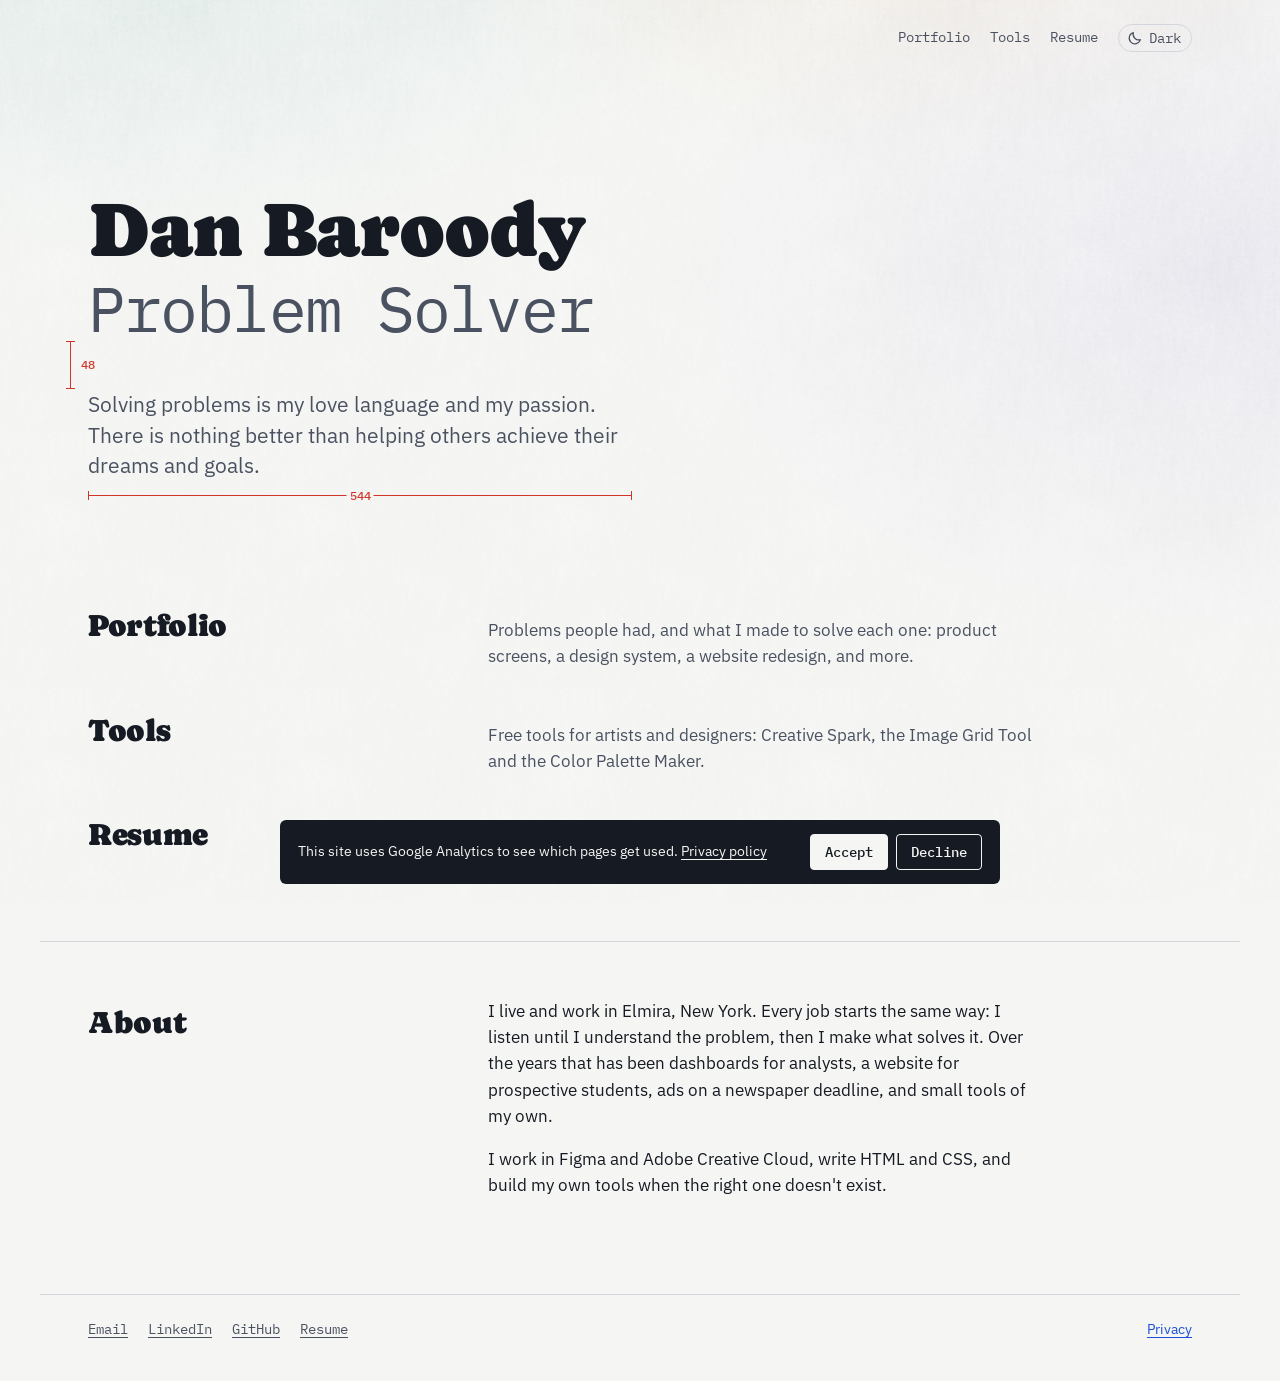
==== index.html @ 24422c72 "Add files via upload" ====
<!doctype html>
<html lang="en">
<head>
  <meta charset="utf-8">
  <meta name="viewport" content="width=device-width, initial-scale=1">
  <title>Dan Baroody, Problem Solver</title>
  <meta name="description" content="Dan Baroody, problem solver. Solving problems is his love language and his passion. Portfolio, tools and resume. Elmira, New York.">
  <link rel="preload" href="fonts/caprasimo-latin-400-normal.woff2" as="font" type="font/woff2" crossorigin>
  <script>try{var t=localStorage.getItem('theme');if(t)document.documentElement.setAttribute('data-theme',t);}catch(e){}</script>
  <link rel="stylesheet" href="css/site.css">
  <script src="js/theme.js"></script>
  <script src="js/accordion.js" defer></script>
  <script src="js/analytics.js" data-privacy="privacy.html"></script>
</head>
<body class="page-home">
  <a class="skip" href="#content">Skip to content</a>

  <header class="wrap site-head site-head-home">
    <nav aria-label="Primary">
      <a class="nav-portfolio" href="portfolio/index.html">Portfolio</a>
      <a class="nav-tools" href="tools/index.html">Tools</a>
      <a class="nav-resume" href="resume/index.html">Resume</a>
      <button class="theme-toggle" type="button" aria-label="Switch theme">
        <svg class="icon-moon" viewBox="0 0 24 24" width="16" height="16" aria-hidden="true"><path d="M20 14.5A8.5 8.5 0 0 1 9.5 4a8.5 8.5 0 1 0 10.5 10.5Z" fill="none" stroke="currentColor" stroke-width="1.8" stroke-linejoin="round"/></svg>
        <svg class="icon-sun" viewBox="0 0 24 24" width="16" height="16" aria-hidden="true"><circle cx="12" cy="12" r="4" fill="none" stroke="currentColor" stroke-width="1.8"/><path d="M12 2.5v2.5M12 19v2.5M2.5 12H5M19 12h2.5M5.2 5.2l1.8 1.8M17 17l1.8 1.8M5.2 18.8 7 17M17 7l1.8-1.8" stroke="currentColor" stroke-width="1.8" stroke-linecap="round"/></svg>
        <span class="theme-word">Dark</span>
      </button>
    </nav>
  </header>

  <main id="content">
    <section class="wrap hero" id="hero">
      <h1>Dan Baroody <span class="title">Problem Solver</span></h1>
      <p class="lede">
        <span class="redline gap" aria-hidden="true"><span class="num">48</span></span>
        Solving problems is my love language and my passion. There is nothing better than helping others achieve their dreams and goals.
        <span class="redline measure" aria-hidden="true"><span class="num">544</span></span>
      </p>
    </section>

    <section class="wrap home-doors" aria-label="Sections">
      <ul class="doors">
        <li><a href="portfolio/index.html"><span class="door-name">Portfolio</span><span class="door-desc">Problems people had, and what I made to solve each one: product screens, a design system, a website redesign, and more.</span></a></li>
        <li><a href="tools/index.html"><span class="door-name">Tools</span><span class="door-desc">Free tools for artists and designers: Creative Spark, the Image Grid Tool and the Color Palette Maker.</span></a></li>
        <li><a href="resume/index.html"><span class="door-name">Resume</span><span class="door-desc">Experience, education and skills, with a PDF to download.</span></a></li>
      </ul>
    </section>

    <section class="wrap about" id="about" aria-labelledby="about-title">
      <h2 class="section-title" id="about-title">About</h2>
      <div>
        <p>I live and work in Elmira, New York. Every job starts the same way: I listen until I understand the problem, then I make what solves it. Over the years that has been dashboards for analysts, a website for prospective students, ads on a newspaper deadline, and small tools of my own.</p>
        <p>I work in Figma and Adobe Creative Cloud, write HTML and CSS, and build my own tools when the right one doesn't exist.</p>
      </div>
    </section>
  </main>

  <footer class="wrap site-foot">
    <ul class="foot-links">
      <li><a href="mailto:dabaroody@gmail.com">Email</a></li>
      <li><a href="https://www.linkedin.com/in/danbaroody" target="_blank" rel="noopener">LinkedIn</a></li>
      <li><a href="https://github.com/hazard224">GitHub</a></li>
      <li><a href="resume/index.html">Resume</a></li>
    </ul>
    <p><a href="privacy.html">Privacy</a></p>
  </footer>
  <script>
    (document.fonts ? document.fonts.ready : Promise.resolve()).then(function () {
      document.getElementById('hero').classList.add('ready');
    });
  </script>
</body>
</html>
---- css/site.css ----
/* Dan Baroody portfolio
   IBM Plex Mono for the voice: name, headings, nav, labels, spec marks.
   IBM Plex Sans (same superfamily) for reading.
   The one loud element: redline spec marks in the hero. */

@font-face { font-family: "Plex Mono"; src: url("../fonts/ibm-plex-mono-latin-400-normal.woff2") format("woff2"); font-weight: 400; font-display: swap; }
@font-face { font-family: "Plex Mono"; src: url("../fonts/ibm-plex-mono-latin-500-normal.woff2") format("woff2"); font-weight: 500; font-display: swap; }
@font-face { font-family: "Plex Mono"; src: url("../fonts/ibm-plex-mono-latin-600-normal.woff2") format("woff2"); font-weight: 600; font-display: swap; }
@font-face { font-family: "Plex Sans"; src: url("../fonts/ibm-plex-sans-latin-wght-normal.woff2") format("woff2"); font-weight: 100 700; font-style: normal; font-display: swap; }
@font-face { font-family: "Plex Sans"; src: url("../fonts/ibm-plex-sans-latin-wght-italic.woff2") format("woff2"); font-weight: 100 700; font-style: italic; font-display: swap; }

:root {
  --paper: #f5f6f4;
  --surface: #ffffff;
  --ink: #161a22;
  --ink-2: #4a5160;
  --rule: #d3d7dd;
  --redline: #d1352a;
  --link: #1d4fd8;

  --step--1: 0.875rem;
  --step-0: 1.0625rem;
  --step-1: 1.3125rem;
  --step-2: 1.75rem;
  --step-3: clamp(2.25rem, 1.4rem + 3.6vw, 4.5rem);

  --gutter: clamp(16px, 4vw, 48px);
  --max: 1200px;
  --measure: 34rem;
  --mono: "Plex Mono", ui-monospace, Menlo, monospace;
  --sans: "Plex Sans", system-ui, sans-serif;
}

@media (prefers-color-scheme: dark) {
  :root:not([data-theme="light"]) {
    --paper: #14171c;
    --surface: #1c2027;
    --ink: #eef0f3;
    --ink-2: #a8b0bd;
    --rule: #333a45;
    --redline: #ff6a5c;
    --link: #8fb0ff;
  }
}
:root[data-theme="dark"] {
  --paper: #14171c;
  --surface: #1c2027;
  --ink: #eef0f3;
  --ink-2: #a8b0bd;
  --rule: #333a45;
  --redline: #ff6a5c;
  --link: #8fb0ff;
}

*, *::before, *::after { box-sizing: border-box; }

html { -webkit-text-size-adjust: 100%; }

body {
  margin: 0;
  background: var(--paper);
  color: var(--ink);
  font-family: var(--sans);
  font-size: var(--step-0);
  line-height: 1.55;
  font-weight: 400;
}

img { max-width: 100%; height: auto; display: block; }

a { color: var(--link); text-underline-offset: 0.18em; text-decoration-thickness: 1px; }
a:hover { text-decoration-thickness: 2px; }
:focus-visible { outline: 2px solid var(--redline); outline-offset: 3px; border-radius: 2px; }

.skip {
  position: absolute; left: -9999px; top: 0;
  background: var(--ink); color: var(--paper); padding: 8px 12px;
}
.skip:focus { left: var(--gutter); top: 8px; z-index: 10; }

.wrap {
  width: 100%;
  max-width: var(--max);
  margin-inline: auto;
  padding-inline: var(--gutter);
}

/* ---------- Site header ---------- */
.site-head {
  display: flex;
  justify-content: space-between;
  align-items: baseline;
  gap: 16px;
  padding-block: 24px;
  font-size: var(--step--1);
}
.site-head .name { font-family: var(--mono); font-weight: 600; color: var(--ink); text-decoration: none; }
.site-head nav { display: flex; gap: 20px; font-family: var(--mono); }
.site-head nav a { color: var(--ink-2); text-decoration: none; }
.site-head nav a:hover { color: var(--ink); text-decoration: underline; }

/* ---------- Hero with redline spec marks ---------- */
.hero {
  position: relative;
  padding-block: clamp(48px, 9vw, 120px) clamp(56px, 8vw, 104px);
}
.hero h1 {
  font-family: var(--mono);
  margin: 0;
  font-size: var(--step-3);
  font-weight: 600;
  line-height: 0.98;
  letter-spacing: -0.035em;
}
.hero .lede {
  position: relative;
  margin: 48px 0 0;
  max-width: var(--measure);
  font-size: var(--step-1);
  line-height: 1.45;
  color: var(--ink-2);
}

/* Redlines: decorative spec marks, hidden from assistive tech */
.redline { position: absolute; color: var(--redline); pointer-events: none; }
.redline .num {
  font-family: var(--mono);
  font-size: 0.72rem;
  font-weight: 500;
  line-height: 1;
  background: var(--paper);
  padding: 2px 3px;
}
/* vertical dimension line: the 48px gap between name and lede */
.redline.gap {
  left: -22px;
  top: -48px;
  height: 48px;
  width: 9px;
  border-top: 1px solid currentColor;
  border-bottom: 1px solid currentColor;
}
.redline.gap::before {
  content: "";
  position: absolute;
  left: 4px; top: 0; bottom: 0;
  border-left: 1px solid currentColor;
}
.redline.gap .num { position: absolute; left: 12px; top: 50%; transform: translateY(-50%); }
/* horizontal measure under the lede */
.redline.measure {
  left: 0; right: 0; bottom: -20px;
  height: 9px;
  border-left: 1px solid currentColor;
  border-right: 1px solid currentColor;
}
.redline.measure::before {
  content: "";
  position: absolute;
  top: 4px; left: 0; right: 0;
  border-top: 1px solid currentColor;
}
.redline.measure .num { position: absolute; left: 50%; top: 50%; transform: translate(-50%, -50%); }

.hero .redline { opacity: 0; transition: opacity 600ms ease 500ms; }
.hero.ready .redline { opacity: 1; }
@media (prefers-reduced-motion: reduce) {
  .hero .redline { transition: none; opacity: 1; }
}
@media (max-width: 560px) {
  .redline.gap { left: auto; right: 0; }
  .redline.gap .num { left: auto; right: 12px; }
}

/* ---------- Work list ---------- */
.section-title {
  font-family: var(--mono);
  margin: 0 0 32px;
  font-size: var(--step-2);
  font-weight: 600;
  letter-spacing: -0.01em;
}
.work { border-top: 1px solid var(--rule); padding-top: 56px; }

.project {
  display: grid;
  grid-template-columns: minmax(0, 4fr) minmax(0, 8fr);
  gap: 24px 48px;
  padding-block: 40px 64px;
  border-bottom: 1px solid var(--rule);
}
.project:last-of-type { border-bottom: 0; }
.project-text h3 {
  font-family: var(--mono);
  margin: 0;
  font-size: var(--step-2);
  font-weight: 600;
  line-height: 1.15;
}
.project-text h3 a { color: inherit; text-decoration: none; }
.project-text h3 a:hover { text-decoration: underline; text-decoration-thickness: 2px; }
.project-text .role { margin: 6px 0 16px; color: var(--ink-2); font-size: var(--step--1); }
.project-text p { margin: 0 0 16px; max-width: var(--measure); }
.links { display: flex; flex-wrap: wrap; gap: 8px 20px; margin: 20px 0 0; padding: 0; list-style: none; font-weight: 600; }

.shot {
  margin: 0;
  background: var(--surface);
  border: 1px solid var(--rule);
  border-radius: 6px;
  overflow: hidden;
}
.shot img { width: 100%; }
.shot a { display: block; }

.placeholder {
  display: grid;
  place-items: center;
  aspect-ratio: 16 / 10;
  border: 1px dashed var(--rule);
  border-radius: 6px;
  color: var(--ink-2);
  font-size: var(--step--1);
  text-align: center;
  padding: 24px;
}

@media (max-width: 820px) {
  .project { grid-template-columns: 1fr; }
  .project-media { order: -1; }
}

/* ---------- About / contact ---------- */
.about {
  border-top: 1px solid var(--rule);
  padding-block: 56px 80px;
  display: grid;
  grid-template-columns: minmax(0, 4fr) minmax(0, 8fr);
  gap: 24px 48px;
}
.about p { margin: 0 0 16px; max-width: var(--measure); }
.contact { list-style: none; margin: 24px 0 0; padding: 0; display: grid; gap: 6px; }
@media (max-width: 820px) { .about { grid-template-columns: 1fr; } }

.site-foot {
  border-top: 1px solid var(--rule);
  padding-block: 24px 40px;
  color: var(--ink-2);
  font-size: var(--step--1);
}

.tall { max-height: 1100px; overflow: hidden; }

.hero .title {
  display: block;
  margin-top: 0.12em;
  font-weight: 400;
  color: var(--ink-2);
  letter-spacing: -0.03em;
}
.project-text .role, .cs-meta dt, .links { font-family: var(--mono); }
.project-text .role, .cs-meta dt { font-size: 0.8125rem; }
.links { font-weight: 500; font-size: 0.9375rem; }

/* ---------- Solutions log ---------- */
.solutions { border-top: 1px solid var(--rule); padding-top: 56px; padding-bottom: 40px; }
.solutions-head { display: flex; flex-wrap: wrap; align-items: baseline; justify-content: space-between; gap: 8px 32px; margin-bottom: 32px; }
.solutions-head .section-title { margin: 0; }
.solutions-head p { margin: 0; color: var(--ink-2); max-width: 30rem; }

.fix-cols, .fix > summary {
  display: grid;
  grid-template-columns: minmax(0, 7fr) minmax(0, 3fr) minmax(0, 2fr) 1.5rem;
  gap: 24px;
  align-items: baseline;
}
.fix-cols {
  font-family: var(--mono);
  font-size: 0.8125rem;
  color: var(--ink-2);
  padding-bottom: 10px;
  border-bottom: 1px solid var(--ink);
}
.fix { border-bottom: 1px solid var(--rule); }
.fix > summary {
  list-style: none;
  cursor: pointer;
  padding-block: 20px;
}
.fix > summary::-webkit-details-marker { display: none; }
.fix > summary::after {
  content: "+";
  font-family: var(--mono);
  font-size: 1.25rem;
  line-height: 1;
  color: var(--ink-2);
  justify-self: end;
}
.fix[open] > summary::after { content: "\2212"; color: var(--redline); }
.fix > summary:hover .fix-problem { text-decoration: underline; text-decoration-thickness: 1px; text-underline-offset: 0.2em; }

.fix-problem {
  font-family: var(--mono);
  font-weight: 500;
  font-size: clamp(1.05rem, 0.95rem + 0.5vw, 1.3rem);
  line-height: 1.35;
  letter-spacing: -0.01em;
}
.fix-solution { font-weight: 600; }
.fix-where { font-family: var(--mono); font-size: 0.875rem; color: var(--ink-2); }

.fix-body {
  display: grid;
  grid-template-columns: minmax(0, 4fr) minmax(0, 8fr);
  gap: 24px 48px;
  padding: 4px 0 40px;
}
.fix-text p { margin: 0 0 12px; max-width: var(--measure); }
.fix-text .links { margin-top: 12px; }
.fix-media .tall { max-height: 640px; }

@media (max-width: 820px) {
  .fix-cols { display: none; }
  .fix > summary {
    grid-template-columns: minmax(0, 1fr) 1.5rem;
    gap: 6px 16px;
  }
  .fix-problem { grid-column: 1; }
  .fix > summary::after { grid-column: 2; grid-row: 1; }
  .fix-solution, .fix-where { grid-column: 1; }
  .fix-solution::after { content: ""; }
  .fix-body { grid-template-columns: 1fr; }
}

.gallery { display: grid; gap: 16px; }
.gallery .half { max-width: 50%; }
@media (max-width: 820px) { .gallery .half { max-width: 100%; } }

/* ---------- Multi-page additions ---------- */
.site-head nav a[aria-current="page"] { color: var(--ink); text-decoration: underline; text-decoration-color: var(--redline); text-decoration-thickness: 2px; }

.page-head { padding-block: clamp(40px, 7vw, 88px) 40px; }
.page-head h1 {
  margin: 0;
  font-family: var(--mono);
  font-size: var(--step-3);
  font-weight: 600;
  line-height: 1;
  letter-spacing: -0.035em;
}
.page-head p { margin: 20px 0 0; max-width: var(--measure); font-size: var(--step-1); line-height: 1.45; color: var(--ink-2); }

/* Home: where to go next */
.doors { border-top: 1px solid var(--ink); margin: 0; padding: 0; list-style: none; }
.doors li { border-bottom: 1px solid var(--rule); }
.doors a {
  display: grid;
  grid-template-columns: minmax(0, 4fr) minmax(0, 8fr);
  gap: 8px 48px;
  align-items: baseline;
  padding-block: 28px;
  color: inherit;
  text-decoration: none;
}
.doors .door-name {
  font-family: var(--mono);
  font-weight: 600;
  font-size: var(--step-2);
  letter-spacing: -0.02em;
}
.doors .door-desc { color: var(--ink-2); max-width: var(--measure); }
.doors a:hover .door-name { text-decoration: underline; text-decoration-color: var(--redline); text-decoration-thickness: 2px; text-underline-offset: 0.18em; }
@media (max-width: 820px) { .doors a { grid-template-columns: 1fr; } }
.home-doors { padding-bottom: 64px; }

/* Tools page reuses .project rows */
.tools-list { border-top: 1px solid var(--ink); }
.tools-list .project { padding-block: 40px; }
.note { color: var(--ink-2); font-size: var(--step--1); max-width: var(--measure); }

/* Footer links */
.site-foot { display: flex; flex-wrap: wrap; justify-content: space-between; gap: 12px 24px; }
.site-foot p { margin: 0; }
.foot-links { display: flex; flex-wrap: wrap; gap: 8px 20px; margin: 0; padding: 0; list-style: none; font-family: var(--mono); }
.foot-links a { color: var(--ink-2); }

/* Consent banner */
.consent {
  position: fixed; left: 16px; right: 16px; bottom: 16px; z-index: 20;
  max-width: 720px; margin-inline: auto;
  display: flex; flex-wrap: wrap; align-items: center; justify-content: space-between; gap: 12px 20px;
  padding: 14px 18px;
  background: var(--ink); color: var(--paper);
  border-radius: 6px;
  font-size: var(--step--1);
}
.consent p { margin: 0; }
.consent a { color: inherit; }
.consent-actions { display: flex; gap: 8px; }
.consent button {
  font: 500 0.875rem var(--mono);
  padding: 8px 14px; border-radius: 4px; cursor: pointer;
  border: 1px solid var(--paper); background: transparent; color: var(--paper);
}
.consent button[data-v="accepted"] { background: var(--paper); color: var(--ink); }

/* Resume */
.resume { padding-bottom: 72px; }
.resume-actions { display: flex; flex-wrap: wrap; gap: 8px 20px; margin: 24px 0 0; padding: 0; list-style: none; font-family: var(--mono); font-weight: 500; }
.resume-summary { max-width: 44rem; font-size: var(--step-1); line-height: 1.5; margin: 0 0 48px; }
.resume-grid { display: grid; grid-template-columns: minmax(0, 8fr) minmax(0, 4fr); gap: 32px 64px; }
@media (max-width: 820px) { .resume-grid { grid-template-columns: 1fr; } }
.resume h2 {
  font-family: var(--mono); font-size: 1rem; font-weight: 600;
  color: var(--ink-2); margin: 0 0 16px; padding-bottom: 8px; border-bottom: 1px solid var(--ink);
}
.job { margin-bottom: 32px; }
.job h3 { margin: 0; font-size: 1.125rem; font-weight: 600; }
.job .meta { margin: 2px 0 10px; font-family: var(--mono); font-size: 0.8125rem; color: var(--ink-2); }
.job ul { margin: 0; padding-left: 1.1em; }
.job li { margin-bottom: 6px; max-width: var(--measure); }
.side-block { margin-bottom: 32px; }
.side-block h3 { margin: 16px 0 4px; font-size: 0.9375rem; font-weight: 600; }
.side-block p { margin: 0 0 12px; }
.side-block ul { margin: 0; padding: 0; list-style: none; }
.side-block li { margin-bottom: 2px; }

@media print {
  :root { --paper: #fff; --ink: #000; --ink-2: #333; --rule: #bbb; }
  @page { size: letter; margin: 0.42in 0.5in; }
  body { font-size: 9.2pt; line-height: 1.3; }
  .skip, .site-head, .site-foot, .resume-actions, .consent, .no-print { display: none !important; }
  .wrap { max-width: none; padding: 0; }
  .page-head { padding: 0 0 6pt; }
  .page-head h1 { font-size: 22pt; }
  .page-head p { font-size: 9.6pt; margin-top: 4pt; color: #000; }
  .print-contact { display: block !important; }
  .resume-summary { font-size: 9.6pt; margin-bottom: 9pt; max-width: none; }
  .resume-grid { grid-template-columns: 70% 1fr; gap: 0 22pt; }
  .resume h2 { font-size: 9pt; margin-bottom: 6pt; padding-bottom: 3pt; }
  .job { margin-bottom: 7pt; break-inside: avoid; }
  .job h3 { font-size: 10.5pt; }
  .job .meta { margin-bottom: 3pt; font-size: 8.5pt; }
  .job li { margin-bottom: 1pt; max-width: none; }
  .side-block { margin-bottom: 10pt; }
  .side-block h3 { margin-top: 6pt; font-size: 9.5pt; }
  .side-block p { margin-bottom: 4pt; }
  a { color: #000; text-decoration: none; }
}
.print-contact { display: none; }

.prose { max-width: 44rem; padding-bottom: 72px; }
.prose h2 { font-family: var(--mono); font-size: 1.125rem; font-weight: 600; margin: 32px 0 8px; }
.prose p, .prose ul { margin: 0 0 12px; }
.tool-name { margin: 0 0 12px; font-family: var(--mono); font-size: var(--step-2); font-weight: 600; line-height: 1.15; }
.tool-name a { color: inherit; text-decoration: none; }
.tool-name a:hover { text-decoration: underline; text-decoration-color: var(--redline); }
.page-head .note { font-size: var(--step--1); margin-top: 12px; }
.solutions-page .solutions, main > .solutions { border-top: 0; padding-top: 0; }

/* ---------- Caprasimo display headings ---------- */
@font-face { font-family: "Caprasimo"; src: url("../fonts/caprasimo-latin-400-normal.woff2") format("woff2"); font-weight: 400; font-display: swap; }
:root { --display: "Caprasimo", Georgia, serif; }

.hero h1,
.page-head h1,
.section-title,
.doors .door-name {
  font-family: var(--display);
  font-weight: 400;
  letter-spacing: -0.01em;
}
.hero h1 { line-height: 1.02; }
.hero h1 .title { font-family: var(--mono); font-weight: 400; letter-spacing: -0.03em; font-size: 0.82em; }
.page-head h1 { line-height: 1.05; }

/* ---------- Page colors ---------- */
:root {
  --c-portfolio: #0e7c7b;
  --c-tools: #b45309;
  --c-resume: #6b46c1;
  --accent: var(--redline);
}
@media (prefers-color-scheme: dark) {
  :root:not([data-theme="light"]) { --c-portfolio: #4fd1c5; --c-tools: #f6ad55; --c-resume: #b794f4; }
}
:root[data-theme="dark"] { --c-portfolio: #4fd1c5; --c-tools: #f6ad55; --c-resume: #b794f4; }

.page-portfolio { --accent: var(--c-portfolio); }
.page-tools { --accent: var(--c-tools); }
.page-resume { --accent: var(--c-resume); }

/* Each nav link hovers in its own page color */
.site-head nav a { transition: color 150ms ease; }
.site-head nav a.nav-portfolio:hover, .site-head nav a.nav-portfolio[aria-current="page"] { color: var(--c-portfolio); text-decoration-color: var(--c-portfolio); }
.site-head nav a.nav-tools:hover, .site-head nav a.nav-tools[aria-current="page"] { color: var(--c-tools); text-decoration-color: var(--c-tools); }
.site-head nav a.nav-resume:hover, .site-head nav a.nav-resume[aria-current="page"] { color: var(--c-resume); text-decoration-color: var(--c-resume); }
.site-head nav a:hover { text-decoration: underline; text-decoration-thickness: 2px; text-underline-offset: 0.25em; }

/* Home rows pick up the color of where they lead */
.doors a[href*="portfolio/"]:hover .door-name { color: var(--c-portfolio); text-decoration-color: var(--c-portfolio); }
.doors a[href*="tools/"]:hover .door-name { color: var(--c-tools); text-decoration-color: var(--c-tools); }
.doors a[href*="resume/"]:hover .door-name { color: var(--c-resume); text-decoration-color: var(--c-resume); }

/* Very muted wash of the page color, fading into the paper */
body.page-portfolio, body.page-tools, body.page-resume {
  background:
    linear-gradient(180deg,
      color-mix(in srgb, var(--accent) 10%, var(--paper)) 0,
      color-mix(in srgb, var(--accent) 4%, var(--paper)) 420px,
      var(--paper) 900px) no-repeat,
    var(--paper);
}
/* Home blends all three */
body.page-home {
  background:
    radial-gradient(60rem 36rem at 8% -10%, color-mix(in srgb, var(--c-portfolio) 9%, transparent), transparent 70%),
    radial-gradient(50rem 32rem at 70% -14%, color-mix(in srgb, var(--c-tools) 8%, transparent), transparent 70%),
    radial-gradient(56rem 34rem at 100% 20%, color-mix(in srgb, var(--c-resume) 7%, transparent), transparent 70%),
    var(--paper);
  background-repeat: no-repeat;
}
.page-portfolio .fix[open] > summary::after { color: var(--accent); }
@media print { body { background: #fff !important; } }

/* ---------- Taller display headings ---------- */
.hero h1 { font-size: calc(var(--step-3) * 1.12); }
.page-head h1 { font-size: calc(var(--step-3) * 1.12); }
.section-title { font-size: calc(var(--step-2) * 1.12); }
.doors .door-name { font-size: calc(var(--step-2) * 1.12); }

/* ---------- Velvet texture ---------- */
body::before {
  content: "";
  position: fixed;
  inset: 0;
  z-index: -1;
  pointer-events: none;
  background-image: url("../images/velvet.png");
  background-size: 256px 256px;
  mix-blend-mode: overlay;
  opacity: 0.4;
}
:root[data-theme="dark"] body::before { opacity: 0.32; }
@media (prefers-color-scheme: dark) { :root:not([data-theme="light"]) body::before { opacity: 0.32; } }
@media print { body::before { display: none; } }

/* ---------- Theme switch ---------- */
.site-head nav { align-items: center; }
.theme-toggle {
  display: inline-flex; align-items: center; gap: 6px;
  font: 400 0.875rem var(--mono);
  color: var(--ink-2);
  background: transparent;
  border: 1px solid var(--rule);
  border-radius: 999px;
  padding: 4px 10px 4px 8px;
  cursor: pointer;
}
.theme-toggle:hover { color: var(--ink); border-color: var(--ink-2); }
.theme-toggle .icon-sun { display: none; }
:root[data-theme="dark"] .theme-toggle .icon-sun { display: block; }
:root[data-theme="dark"] .theme-toggle .icon-moon { display: none; }
@media (prefers-color-scheme: dark) {
  :root:not([data-theme="light"]) .theme-toggle .icon-sun { display: block; }
  :root:not([data-theme="light"]) .theme-toggle .icon-moon { display: none; }
}
@media (max-width: 560px) {
  .site-head { flex-wrap: wrap; }
  .site-head nav { gap: 14px; }
  .theme-toggle .theme-word { display: none; }
}
/* Smooth the swap, but not for people who prefer less motion */
@media (prefers-reduced-motion: no-preference) {
  body, .site-head nav a, .doors a, .fix, .shot { transition: background-color 200ms ease, color 200ms ease, border-color 200ms ease; }
}

.tools-list { border-top: 0; }
.tools-list .project:first-child { border-top: 1px solid var(--ink); }
@media print { .page-head h1 { font-size: 22pt; } }

/* Home header: just the theme switch, top right */
.site-head-home { justify-content: flex-end; }

/* Slanted screenshot stacks (transparent PNG/WebP with built-in shadow) */
.stack { margin: 0; }
.stack img { width: 100%; height: auto; }
.fix-media .stack { max-width: 760px; }

/* Home: no rules between the section links */
.page-home .doors { border-top: 0; }
.page-home .doors li { border-bottom: 0; }
.page-home .doors a { padding-block: 18px; }

/* Portfolio rows: + turns into × when open */
.fix > summary::after { content: "+" !important; display: inline-block; transition: transform 300ms cubic-bezier(.2,.7,.2,1), color 200ms ease; }
.fix[open]:not(.is-closing) > summary::after { transform: rotate(45deg); color: var(--accent); }
.fix > summary:focus-visible { outline-offset: 6px; }
@media (prefers-reduced-motion: reduce) { .fix > summary::after { transition: none; } }
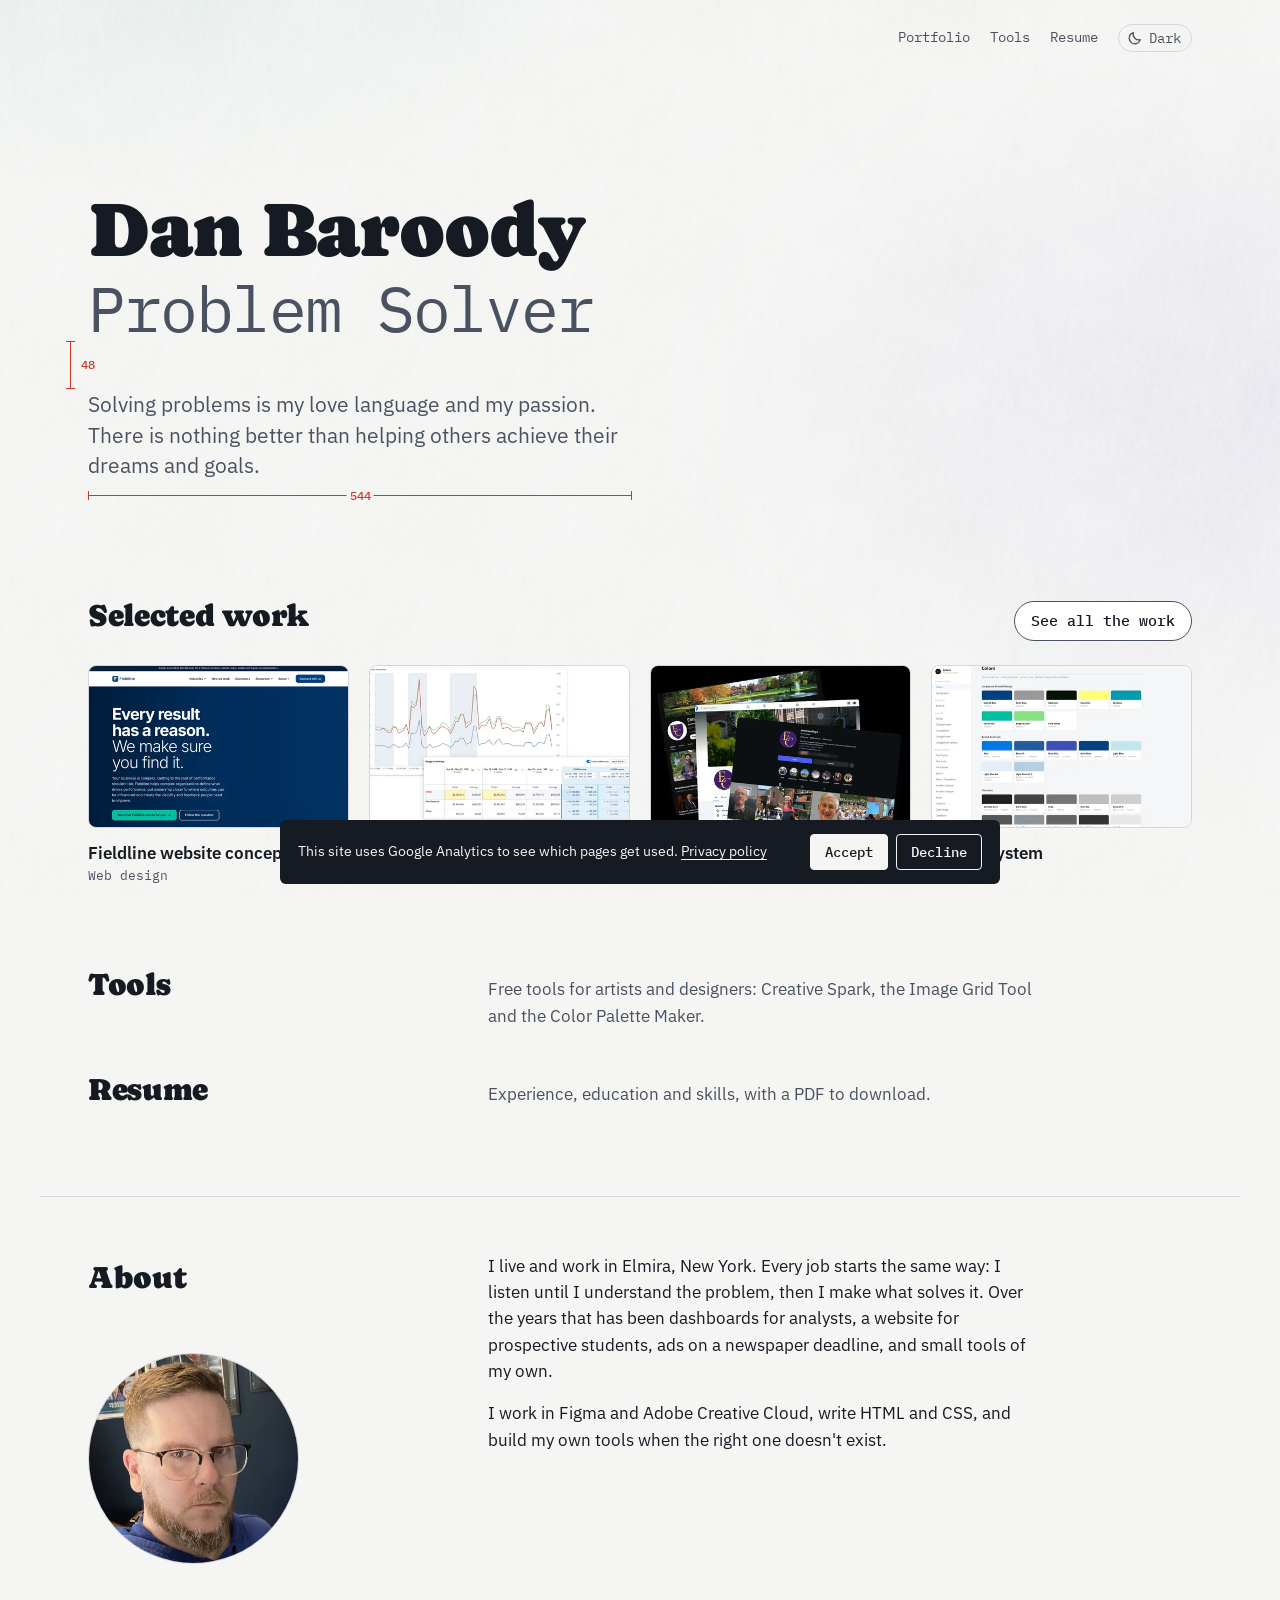
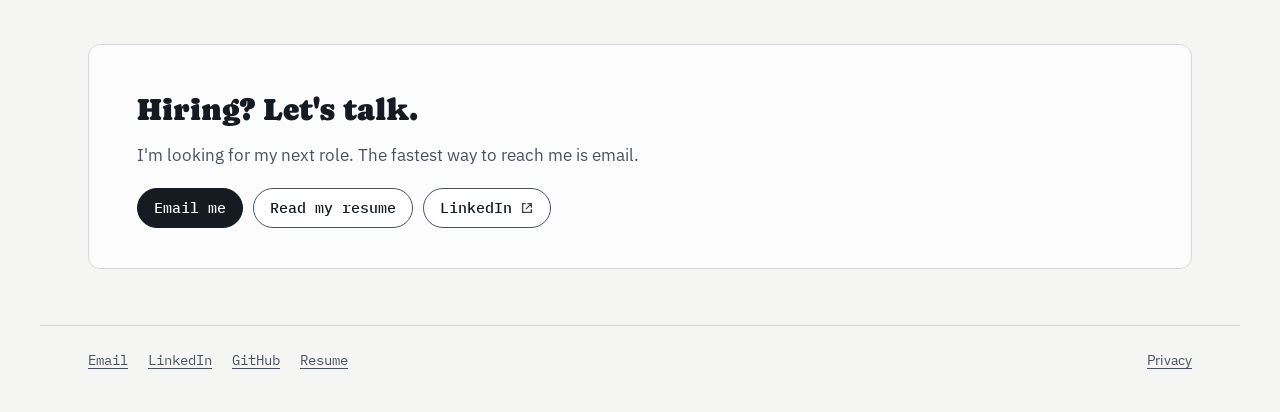
==== commit acef2ff7: "Add files via upload" ====
--- a/index.html
+++ b/index.html
@@ -5,11 +5,25 @@
   <meta name="viewport" content="width=device-width, initial-scale=1">
   <title>Dan Baroody, Problem Solver</title>
   <meta name="description" content="Dan Baroody, problem solver. Solving problems is his love language and his passion. Portfolio, tools and resume. Elmira, New York.">
+  <link rel="icon" href="favicon.ico" sizes="any">
+  <link rel="icon" href="favicon-32.png" type="image/png" sizes="32x32">
+  <link rel="apple-touch-icon" href="apple-touch-icon.png">
+  <meta property="og:type" content="website">
+  <meta property="og:site_name" content="Dan Baroody">
+  <meta property="og:title" content="Dan Baroody, Problem Solver">
+  <meta property="og:description" content="Dan Baroody, problem solver. Solving problems is his love language and his passion. Portfolio, tools and resume. Elmira, New York.">
+  <meta property="og:url" content="https://www.dodill.com/">
+  <meta property="og:image" content="https://www.dodill.com/images/og.png">
+  <meta property="og:image:width" content="1200">
+  <meta property="og:image:height" content="630">
+  <meta name="twitter:card" content="summary_large_image">
   <link rel="preload" href="fonts/caprasimo-latin-400-normal.woff2" as="font" type="font/woff2" crossorigin>
   <script>try{var t=localStorage.getItem('theme');if(t)document.documentElement.setAttribute('data-theme',t);}catch(e){}</script>
   <link rel="stylesheet" href="css/site.css">
   <script src="js/theme.js"></script>
   <script src="js/accordion.js" defer></script>
+  <script src="js/modal.js" defer></script>
+  <script src="js/sort.js" defer></script>
   <script src="js/analytics.js" data-privacy="privacy.html"></script>
 </head>
 <body class="page-home">
@@ -38,20 +52,57 @@
       </p>
     </section>
 
-    <section class="wrap home-doors" aria-label="Sections">
+    <section class="wrap featured" aria-labelledby="featured-title">
+      <div class="featured-head">
+        <h2 class="section-title" id="featured-title">Selected work</h2>
+        <a class="btn" href="portfolio/index.html">See all the work</a>
+      </div>
+      <ul class="work-grid">
+        <li><a class="work-card" href="portfolio/index.html#fieldline">
+          <img src="images/home/fieldline.webp" srcset="images/home/fieldline@2x.webp 2x" width="480" height="300" loading="lazy" alt="Fieldline website concept home page.">
+          <span class="work-title">Fieldline website concept</span><span class="work-where">Web design</span>
+        </a></li>
+        <li><a class="work-card" href="portfolio/index.html#range-summary">
+          <img src="images/home/range.webp" srcset="images/home/range@2x.webp 2x" width="480" height="300" loading="lazy" alt="Range Summary window comparing three date ranges.">
+          <span class="work-title">Range Summary window</span><span class="work-where">Salient</span>
+        </a></li>
+        <li><a class="work-card" href="portfolio/index.html#social">
+          <img src="images/home/social.webp" srcset="images/home/social@2x.webp 2x" width="480" height="300" loading="lazy" alt="Elmira College YouTube, Facebook and Instagram pages.">
+          <span class="work-title">Social media from zero</span><span class="work-where">Elmira College</span>
+        </a></li>
+        <li><a class="work-card" href="portfolio/index.html#design-system">
+          <img src="images/home/patterns.webp" srcset="images/home/patterns@2x.webp 2x" width="480" height="300" loading="lazy" alt="Pattern guide color page.">
+          <span class="work-title">Design system</span><span class="work-where">Salient</span>
+        </a></li>
+      </ul>
+    </section>
+
+    <section class="wrap home-doors" aria-label="More">
       <ul class="doors">
-        <li><a href="portfolio/index.html"><span class="door-name">Portfolio</span><span class="door-desc">Problems people had, and what I made to solve each one: product screens, a design system, a website redesign, and more.</span></a></li>
         <li><a href="tools/index.html"><span class="door-name">Tools</span><span class="door-desc">Free tools for artists and designers: Creative Spark, the Image Grid Tool and the Color Palette Maker.</span></a></li>
         <li><a href="resume/index.html"><span class="door-name">Resume</span><span class="door-desc">Experience, education and skills, with a PDF to download.</span></a></li>
       </ul>
     </section>
 
     <section class="wrap about" id="about" aria-labelledby="about-title">
-      <h2 class="section-title" id="about-title">About</h2>
+      <div class="about-side">
+        <h2 class="section-title" id="about-title">About</h2>
+        <img class="headshot" src="images/me/dan.webp" srcset="images/me/dan@2x.webp 2x" width="400" height="400" loading="lazy" alt="Dan Baroody">
+      </div>
       <div>
         <p>I live and work in Elmira, New York. Every job starts the same way: I listen until I understand the problem, then I make what solves it. Over the years that has been dashboards for analysts, a website for prospective students, ads on a newspaper deadline, and small tools of my own.</p>
         <p>I work in Figma and Adobe Creative Cloud, write HTML and CSS, and build my own tools when the right one doesn't exist.</p>
       </div>
+    </section>
+
+    <section class="wrap cta" aria-labelledby="cta-title">
+      <h2 id="cta-title">Hiring? Let's talk.</h2>
+      <p>I'm looking for my next role. The fastest way to reach me is email.</p>
+      <ul class="links">
+        <li><a class="btn btn-primary" href="mailto:dabaroody@gmail.com">Email me</a></li>
+        <li><a class="btn" href="resume/index.html">Read my resume</a></li>
+        <li><a class="btn" href="https://www.linkedin.com/in/danbaroody" target="_blank" rel="noopener">LinkedIn <svg class="btn-ico" viewBox="0 0 16 16" width="14" height="14" aria-hidden="true"><path d="M6 3H3v10h10v-3M9 3h4v4M13 3L7 9" fill="none" stroke="currentColor" stroke-width="1.6" stroke-linecap="round" stroke-linejoin="round"/></svg><span class="visually-hidden"> (opens in a new tab)</span></a></li>
+      </ul>
     </section>
   </main>
 
--- a/css/site.css
+++ b/css/site.css
@@ -597,3 +597,169 @@
 .fix[open]:not(.is-closing) > summary::after { transform: rotate(45deg); color: var(--accent); }
 .fix > summary:focus-visible { outline-offset: 6px; }
 @media (prefers-reduced-motion: reduce) { .fix > summary::after { transition: none; } }
+
+/* ---------- Case study windows ---------- */
+.link-button {
+  font: inherit; font-family: var(--mono); font-weight: 500;
+  color: var(--link); background: none; border: 0; padding: 0; cursor: pointer;
+  text-decoration: underline; text-underline-offset: 0.18em; text-decoration-thickness: 1px;
+}
+.link-button:hover { text-decoration-thickness: 2px; }
+html.modal-open { overflow: hidden; }
+
+dialog.case {
+  width: min(1120px, calc(100vw - 32px));
+  max-height: calc(100dvh - 32px);
+  padding: 0;
+  border: 1px solid var(--rule);
+  border-radius: 10px;
+  background: var(--paper);
+  color: var(--ink);
+  box-shadow: 0 30px 80px rgba(10, 14, 24, 0.35);
+  overflow: hidden;
+}
+dialog.case::backdrop { background: rgba(10, 14, 24, 0.55); backdrop-filter: blur(3px); }
+.case-inner { max-height: calc(100dvh - 34px); overflow-y: auto; overscroll-behavior: contain; }
+.case-head {
+  position: sticky; top: 0; z-index: 2;
+  display: flex; justify-content: space-between; align-items: flex-start; gap: 16px;
+  padding: 22px 28px 16px;
+  background: var(--paper);
+  border-bottom: 1px solid var(--rule);
+}
+.case-head h2 { margin: 2px 0 0; font-family: var(--display); font-weight: 400; font-size: clamp(1.6rem, 1.2rem + 1.6vw, 2.4rem); line-height: 1.05; }
+.case-where { margin: 0; font-family: var(--mono); font-size: 0.8125rem; color: var(--ink-2); }
+.case-close {
+  flex: none; display: grid; place-items: center; width: 40px; height: 40px;
+  border: 1px solid var(--rule); border-radius: 999px; background: transparent; color: var(--ink); cursor: pointer;
+}
+.case-close:hover { border-color: var(--ink-2); }
+
+.carousel { padding: 20px 28px 8px; }
+.carousel-track {
+  display: grid; grid-auto-flow: column; grid-auto-columns: 100%;
+  overflow-x: auto; scroll-snap-type: x mandatory; scrollbar-width: none;
+  border-radius: 8px;
+}
+.carousel-track::-webkit-scrollbar { display: none; }
+.carousel-slide { margin: 0; scroll-snap-align: start; padding: 0 2px; }
+.carousel-slide img {
+  width: 100%; height: auto; max-height: 62dvh; object-fit: contain;
+  background: var(--surface); border: 1px solid var(--rule); border-radius: 8px;
+}
+.carousel-slide figcaption { margin-top: 12px; max-width: 46rem; color: var(--ink-2); font-size: var(--step--1); line-height: 1.5; }
+.carousel-slide figcaption strong { color: var(--ink); }
+.carousel-controls { display: flex; align-items: center; gap: 12px; margin-top: 14px; font-family: var(--mono); font-size: 0.875rem; color: var(--ink-2); }
+.carousel-btn {
+  display: grid; place-items: center; width: 36px; height: 36px;
+  border: 1px solid var(--rule); border-radius: 999px; background: transparent; color: var(--ink); cursor: pointer;
+}
+.carousel-btn:hover:not(:disabled) { border-color: var(--accent); color: var(--accent); }
+.carousel-btn:disabled { opacity: 0.35; cursor: default; }
+
+.case-body { display: grid; grid-template-columns: minmax(0, 5fr) minmax(0, 7fr); gap: 24px 48px; padding: 20px 28px 32px; }
+.case-body h3 { margin: 0 0 8px; font-family: var(--mono); font-size: 1rem; font-weight: 600; }
+.case-body p { margin: 0; }
+.case-body ul { margin: 0; padding-left: 1.1em; }
+.case-body li { margin-bottom: 8px; }
+@media (max-width: 820px) {
+  .case-body { grid-template-columns: 1fr; }
+  .case-head, .carousel, .case-body { padding-inline: 18px; }
+}
+
+@media (prefers-reduced-motion: no-preference) {
+  dialog.case[open] { animation: case-in 260ms cubic-bezier(.2,.7,.2,1); }
+  dialog.case[open]::backdrop { animation: fade-in 260ms ease; }
+  dialog.case.is-closing { animation: case-out 180ms ease forwards; }
+  dialog.case.is-closing::backdrop { animation: fade-out 180ms ease forwards; }
+}
+@keyframes case-in { from { opacity: 0; transform: translateY(14px) scale(.985); } }
+@keyframes case-out { to { opacity: 0; transform: translateY(10px) scale(.985); } }
+@keyframes fade-in { from { opacity: 0; } }
+@keyframes fade-out { to { opacity: 0; } }
+.gallery.mosaic { grid-template-columns: 1fr 1fr; }
+.gallery.mosaic > :first-child { grid-column: 1 / -1; }
+@media (max-width: 560px) { .gallery.mosaic { grid-template-columns: 1fr; } }
+
+/* ---------- Buttons ---------- */
+.visually-hidden { position: absolute !important; width: 1px; height: 1px; overflow: hidden; clip: rect(0 0 0 0); white-space: nowrap; }
+.btn {
+  display: inline-flex; align-items: center; gap: 8px;
+  min-height: 40px; padding: 8px 16px;
+  font: 500 0.9375rem/1.2 var(--mono);
+  color: var(--ink);
+  background: var(--surface);
+  border: 1px solid var(--ink-2);
+  border-radius: 999px;
+  text-decoration: none;
+  cursor: pointer;
+  transition: background-color 150ms ease, border-color 150ms ease, color 150ms ease;
+}
+.btn:hover { border-color: var(--ink); background: color-mix(in srgb, var(--ink) 6%, var(--surface)); text-decoration: none; }
+.btn-primary { color: var(--paper); background: var(--ink); border-color: var(--ink); }
+.btn-primary:hover { background: color-mix(in srgb, var(--ink) 82%, var(--accent)); border-color: color-mix(in srgb, var(--ink) 82%, var(--accent)); color: var(--paper); }
+.btn .btn-ico { flex: none; opacity: .8; }
+.links { display: flex; flex-wrap: wrap; gap: 10px; margin: 20px 0 0; padding: 0; list-style: none; font-family: var(--mono); }
+.links li { margin: 0; }
+.fix-text .links { margin-top: 16px; }
+.case-actions { margin-top: 18px !important; }
+.resume-actions { gap: 10px; }
+
+/* ---------- Home: selected work ---------- */
+.featured { padding-top: 8px; padding-bottom: 56px; }
+.featured-head { display: flex; flex-wrap: wrap; align-items: baseline; justify-content: space-between; gap: 12px 24px; margin-bottom: 24px; }
+.featured-head .section-title { margin: 0; }
+.work-grid { display: grid; grid-template-columns: repeat(4, minmax(0, 1fr)); gap: 20px; margin: 0; padding: 0; list-style: none; }
+@media (max-width: 1000px) { .work-grid { grid-template-columns: repeat(2, minmax(0, 1fr)); } }
+@media (max-width: 520px) { .work-grid { grid-template-columns: 1fr; } }
+.work-card { display: block; color: inherit; text-decoration: none; }
+.work-card img {
+  width: 100%; aspect-ratio: 16 / 10; object-fit: cover;
+  border-radius: 8px; border: 1px solid var(--rule); background: var(--surface);
+  transition: transform 200ms ease, box-shadow 200ms ease;
+}
+.work-card:hover img { transform: translateY(-3px); box-shadow: 0 12px 28px rgba(10, 14, 24, .14); }
+.work-title { display: block; margin-top: 12px; font-weight: 600; }
+.work-card:hover .work-title { text-decoration: underline; text-decoration-color: var(--c-portfolio); text-decoration-thickness: 2px; text-underline-offset: 0.2em; }
+.work-where { display: block; font-family: var(--mono); font-size: 0.8125rem; color: var(--ink-2); }
+@media (prefers-reduced-motion: reduce) { .work-card img { transition: none; } .work-card:hover img { transform: none; } }
+
+/* ---------- Home: about with photo, contact ---------- */
+.about-side { display: flex; flex-direction: column; gap: 20px; }
+.headshot { width: min(220px, 60%); aspect-ratio: 1; border-radius: 50%; object-fit: cover; border: 1px solid var(--rule); }
+.cta {
+  margin-bottom: 56px; padding: 40px clamp(20px, 4vw, 48px);
+  border: 1px solid var(--rule); border-radius: 12px;
+  background: color-mix(in srgb, var(--surface) 70%, transparent);
+  max-width: calc(var(--max) - 2 * var(--gutter));
+}
+.cta h2 { margin: 0 0 8px; font-family: var(--display); font-weight: 400; font-size: calc(var(--step-2) * 1.12); }
+.cta p { margin: 0; color: var(--ink-2); max-width: var(--measure); }
+
+/* ---------- Portfolio: organize switch ---------- */
+.sort { display: flex; flex-wrap: wrap; align-items: center; gap: 8px; margin-top: 24px; font-family: var(--mono); font-size: 0.875rem; }
+.sort-label { color: var(--ink-2); margin-right: 4px; }
+.sort button {
+  font: inherit; padding: 6px 14px; border-radius: 999px; cursor: pointer;
+  border: 1px solid var(--rule); background: transparent; color: var(--ink-2);
+}
+.sort button:hover { border-color: var(--ink-2); color: var(--ink); }
+.sort button[aria-pressed="true"] { background: var(--accent); border-color: var(--accent); color: #fff; }
+.group-head {
+  margin: 36px 0 0; padding-bottom: 8px; border-bottom: 1px solid var(--ink);
+  font-family: var(--display); font-weight: 400; font-size: var(--step-1);
+}
+.group-head span { font-family: var(--mono); font-size: 0.8125rem; color: var(--ink-2); margin-left: 6px; }
+.fix-cols + .group-head { margin-top: 12px; }
+
+/* ---------- Small fixes ---------- */
+@media (max-width: 560px) { .hero .redline { display: none; } }
+.site-foot a { color: var(--ink-2); }
+.resume-title { margin: 8px 0 0 !important; font-family: var(--mono); font-size: var(--step-1); color: var(--ink-2); }
+@media print { .resume-title { font-size: 11pt; margin-top: 2pt !important; color: #000; } }
+@media print {
+  body { font-size: 9pt; line-height: 1.28; }
+  .page-head { padding-bottom: 4pt; }
+  .resume-title { font-size: 10pt; }
+  .job { margin-bottom: 6pt; }
+}
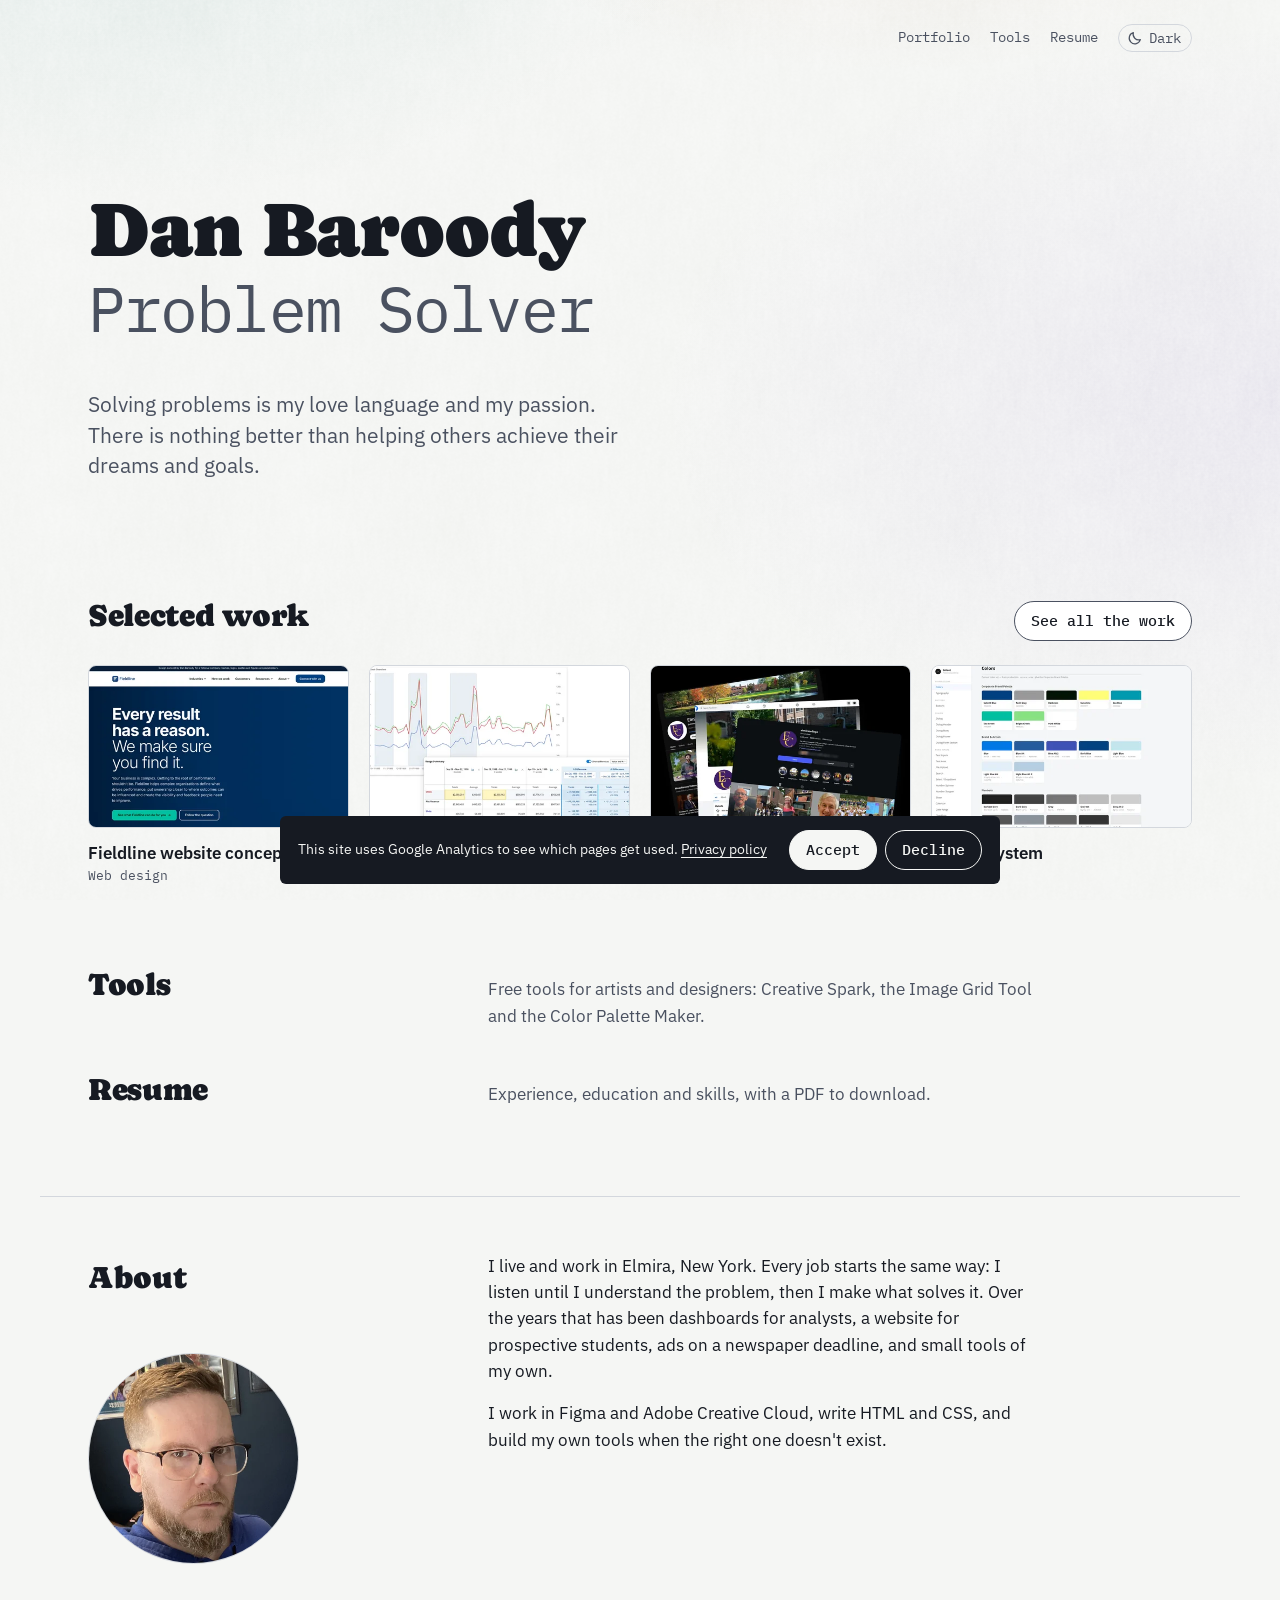
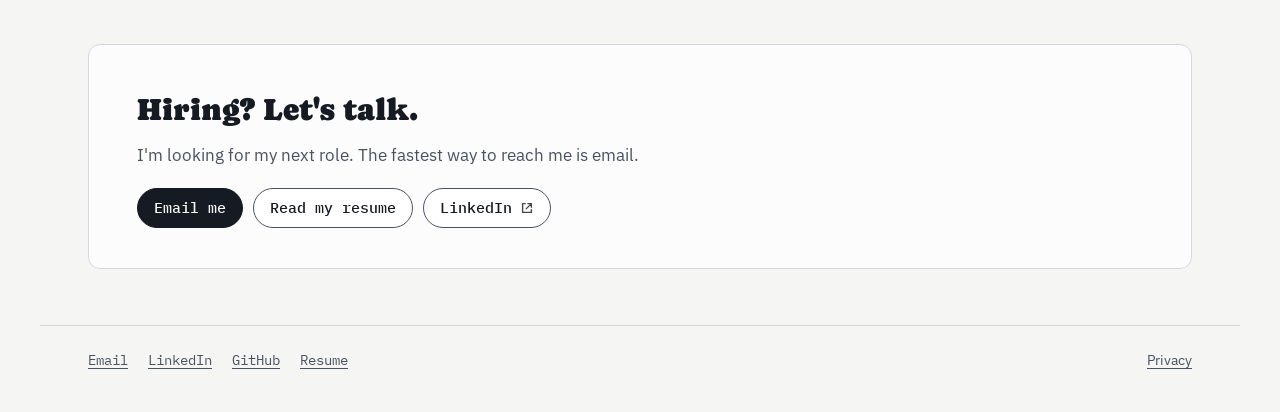
==== commit 53046569: "Update index.html" ====
--- a/index.html
+++ b/index.html
@@ -46,9 +46,7 @@
     <section class="wrap hero" id="hero">
       <h1>Dan Baroody <span class="title">Problem Solver</span></h1>
       <p class="lede">
-        <span class="redline gap" aria-hidden="true"><span class="num">48</span></span>
         Solving problems is my love language and my passion. There is nothing better than helping others achieve their dreams and goals.
-        <span class="redline measure" aria-hidden="true"><span class="num">544</span></span>
       </p>
     </section>
 
--- a/css/site.css
+++ b/css/site.css
@@ -397,12 +397,11 @@
 .consent p { margin: 0; }
 .consent a { color: inherit; }
 .consent-actions { display: flex; gap: 8px; }
-.consent button {
-  font: 500 0.875rem var(--mono);
-  padding: 8px 14px; border-radius: 4px; cursor: pointer;
-  border: 1px solid var(--paper); background: transparent; color: var(--paper);
-}
-.consent button[data-v="accepted"] { background: var(--paper); color: var(--ink); }
+/* banner sits on ink, so its buttons are the inverse of the page buttons */
+.consent .btn { color: var(--paper); background: transparent; border-color: var(--paper); }
+.consent .btn:hover { background: color-mix(in srgb, var(--paper) 12%, transparent); color: var(--paper); }
+.consent .btn-primary { color: var(--ink); background: var(--paper); }
+.consent .btn-primary:hover { color: var(--ink); background: color-mix(in srgb, var(--paper) 85%, var(--ink)); }
 
 /* Resume */
 .resume { padding-bottom: 72px; }
@@ -697,7 +696,7 @@
 }
 .btn:hover { border-color: var(--ink); background: color-mix(in srgb, var(--ink) 6%, var(--surface)); text-decoration: none; }
 .btn-primary { color: var(--paper); background: var(--ink); border-color: var(--ink); }
-.btn-primary:hover { background: color-mix(in srgb, var(--ink) 82%, var(--accent)); border-color: color-mix(in srgb, var(--ink) 82%, var(--accent)); color: var(--paper); }
+.btn-primary:hover { background: color-mix(in srgb, var(--ink) 85%, var(--paper)); border-color: color-mix(in srgb, var(--ink) 85%, var(--paper)); color: var(--paper); }
 .btn .btn-ico { flex: none; opacity: .8; }
 .links { display: flex; flex-wrap: wrap; gap: 10px; margin: 20px 0 0; padding: 0; list-style: none; font-family: var(--mono); }
 .links li { margin: 0; }
@@ -763,3 +762,24 @@
   .resume-title { font-size: 10pt; }
   .job { margin-bottom: 6pt; }
 }
+
+/* Resume: selected work */
+.selected-work { margin-top: 40px; }
+.selected-work .sw-note { margin: 0 0 16px; color: var(--ink-2); font-size: var(--step--1); }
+.sw-list { list-style: none; margin: 0; padding: 0; display: grid; grid-template-columns: repeat(2, minmax(0, 1fr)); gap: 20px 40px; }
+@media (max-width: 820px) { .sw-list { grid-template-columns: 1fr; } }
+.sw-list h3 { margin: 0 0 4px; font-size: 1.0625rem; font-weight: 600; }
+.sw-list h3 a { color: inherit; text-decoration: underline; text-decoration-color: var(--rule); text-underline-offset: 0.2em; }
+.sw-list h3 a:hover { text-decoration-color: var(--accent); text-decoration-thickness: 2px; }
+.sw-list h3 span { font-family: var(--mono); font-size: 0.8125rem; font-weight: 400; color: var(--ink-2); margin-left: 6px; }
+.sw-list p { margin: 0 0 2px; max-width: var(--measure); }
+.sw-list strong { color: var(--accent); font-weight: 600; }
+@media print {
+  .selected-work { margin-top: 8pt; break-before: auto; }
+  .sw-list { gap: 5pt 18pt; }
+  .sw-list h3 { font-size: 9.5pt; margin-bottom: 1pt; }
+  .sw-list h3 a { text-decoration: none; }
+  .sw-list p { font-size: 8.6pt; margin: 0; max-width: none; }
+  .sw-list strong { color: #000; }
+  .selected-work .sw-note { margin-bottom: 4pt; }
+}
